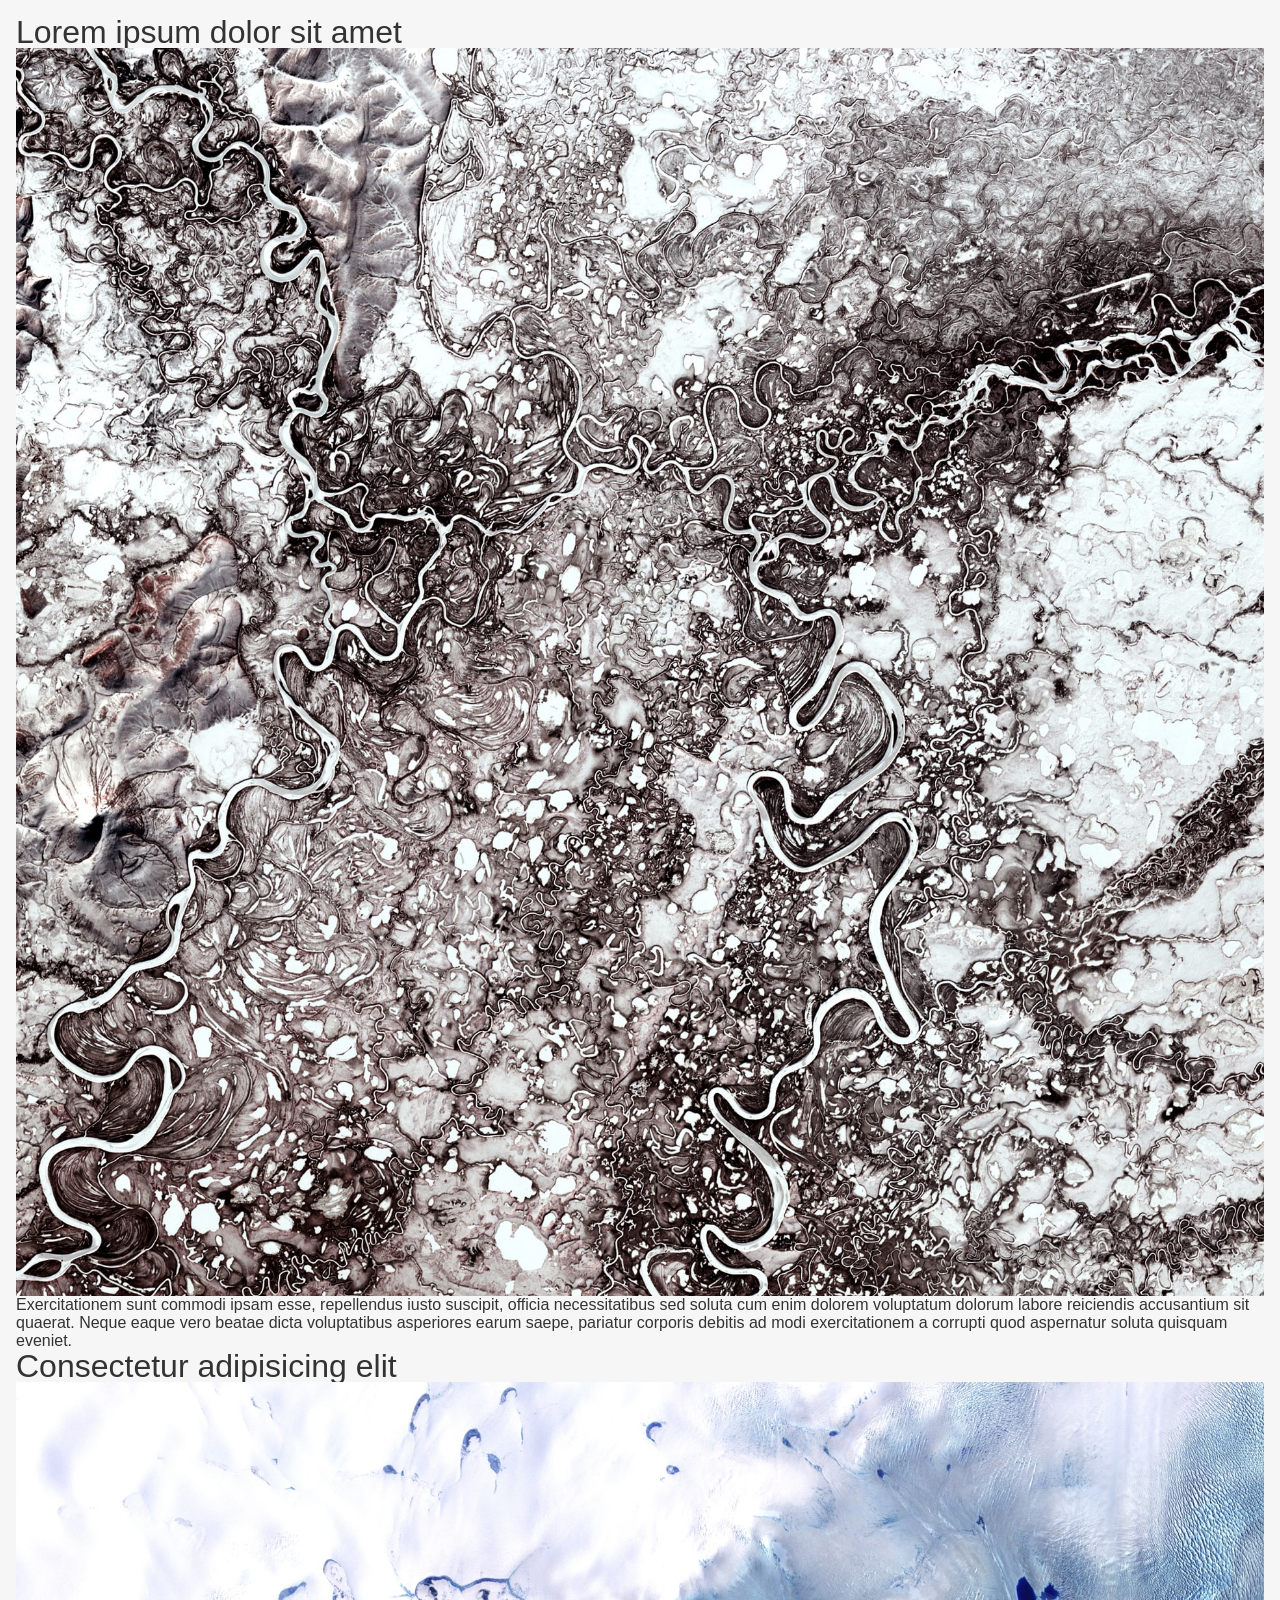
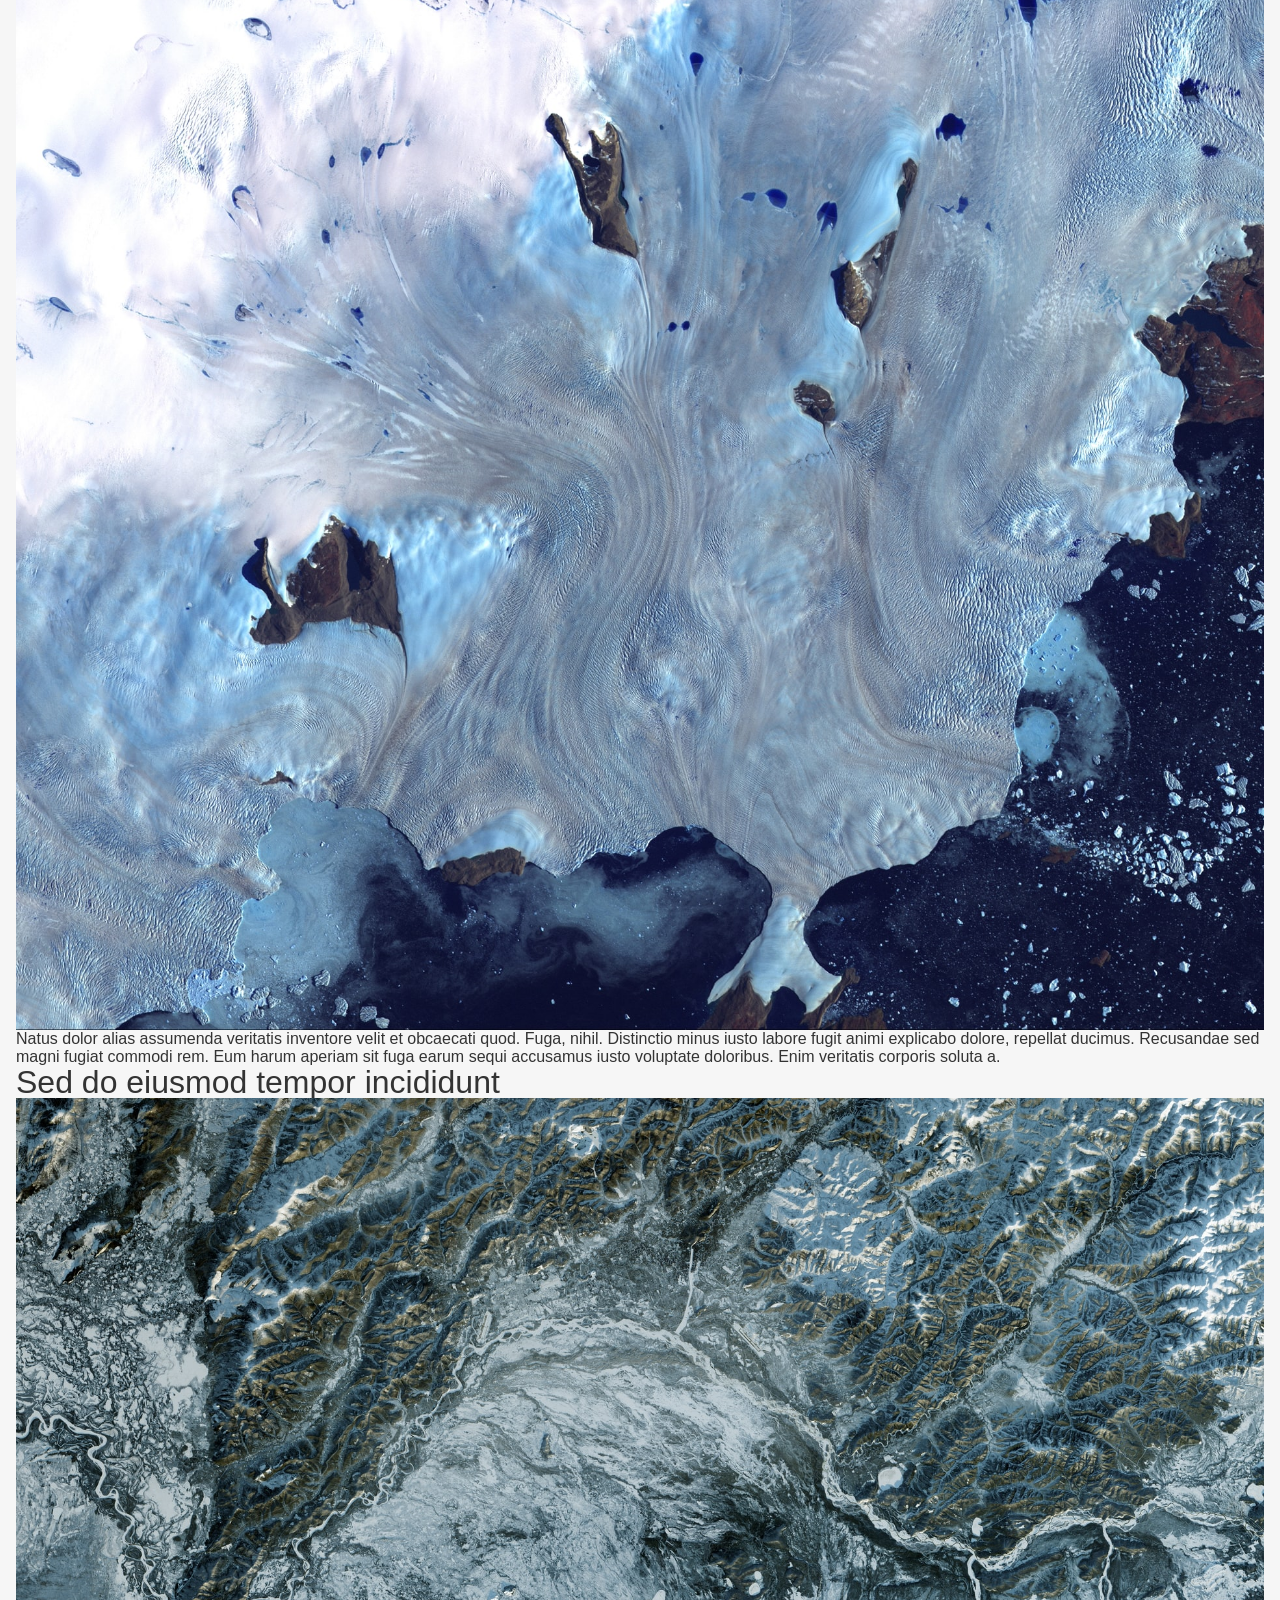
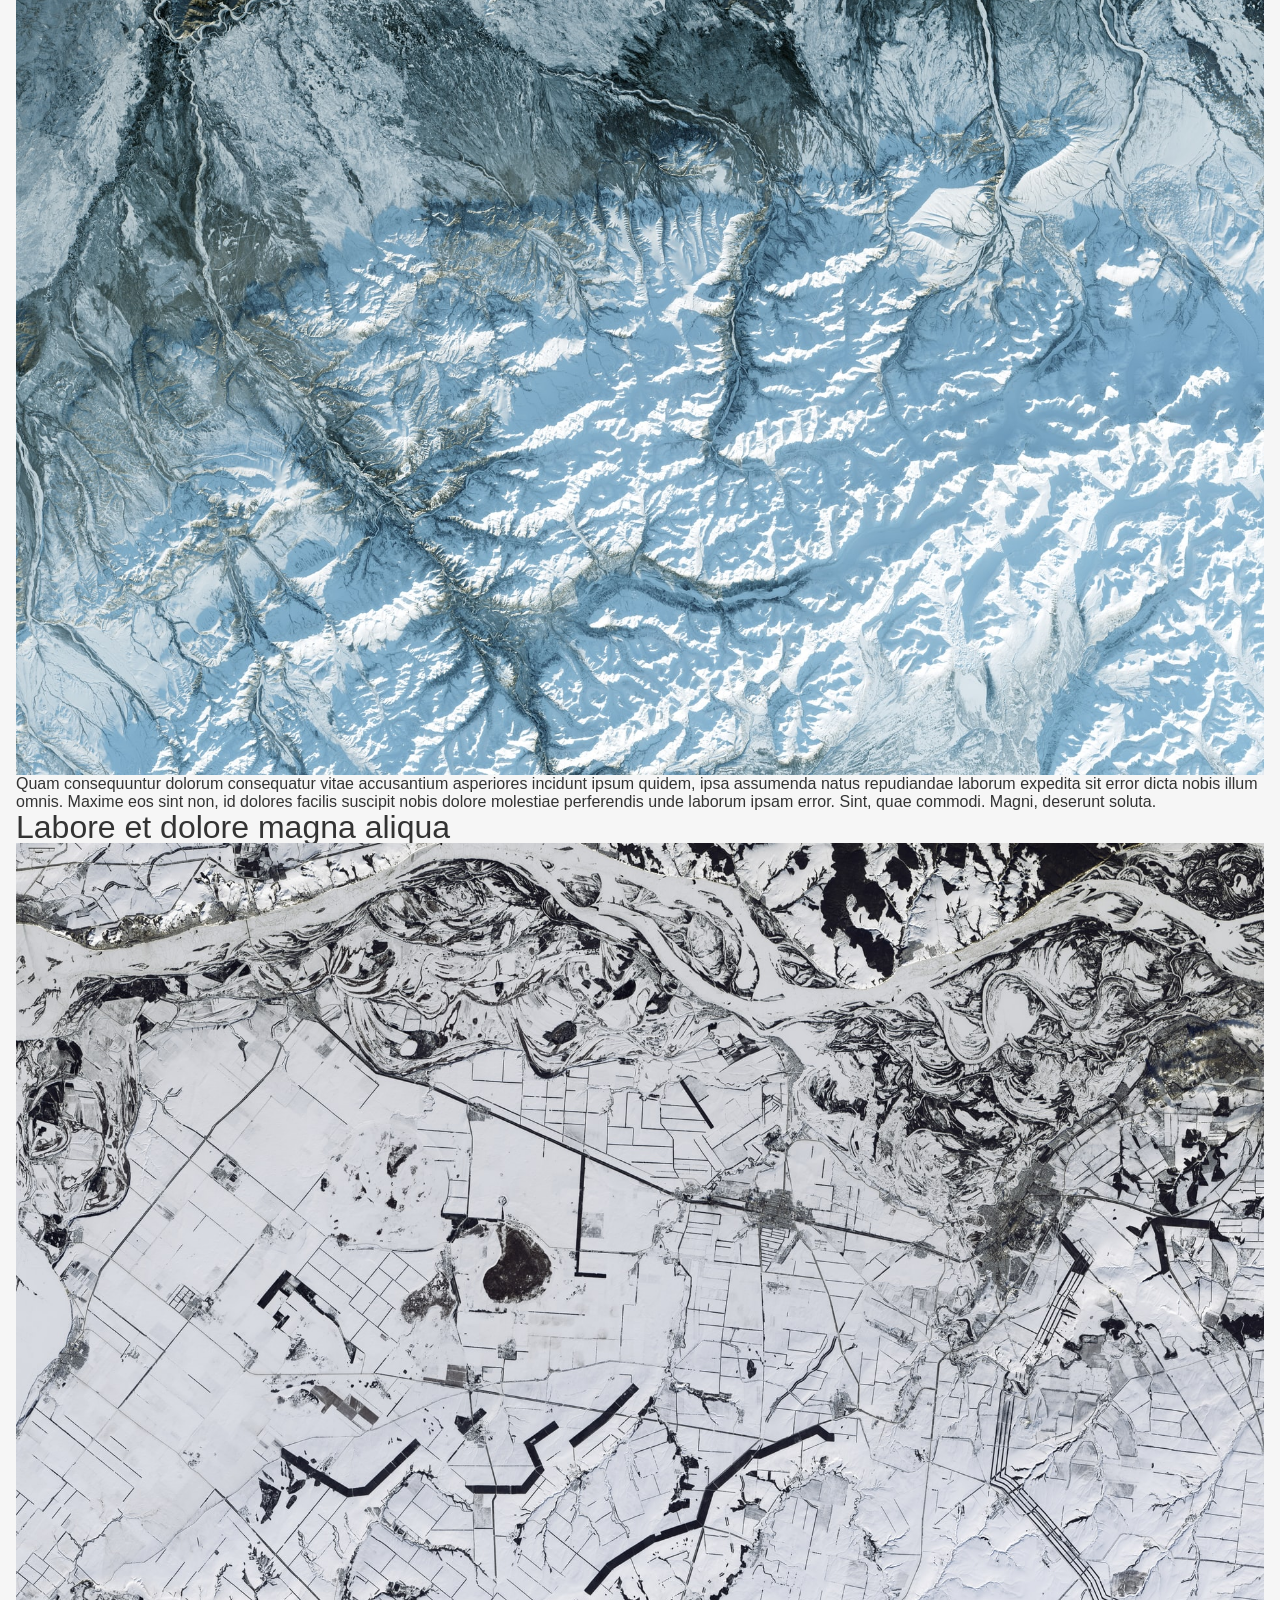
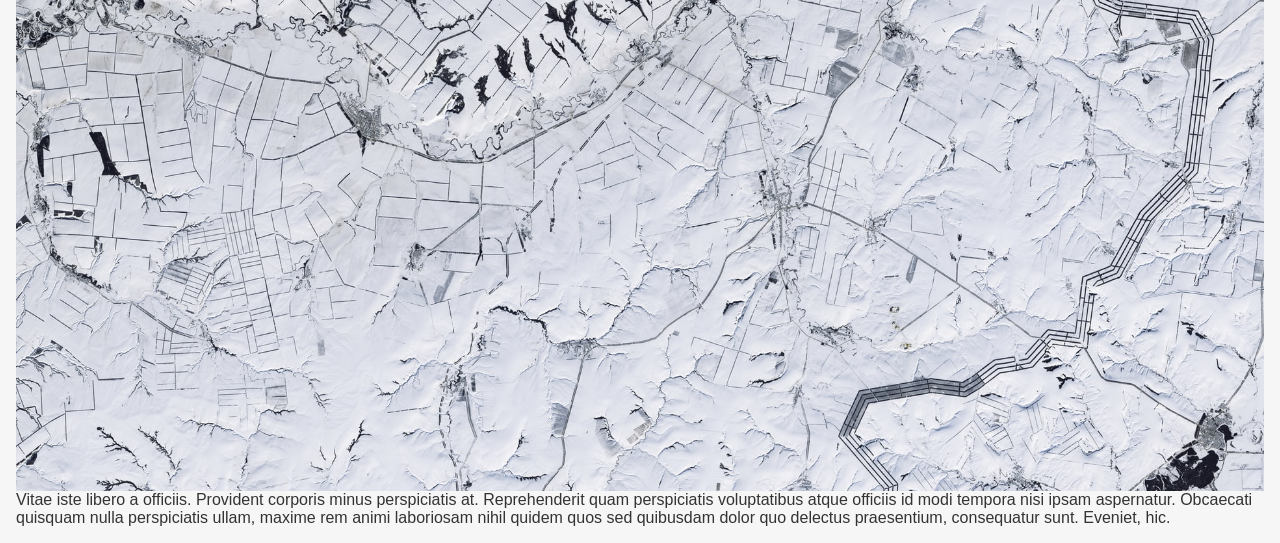
==== _template.html @ ab5f7cd9 "plein de bordel!" ====
<!DOCTYPE html>
<html lang="en" dir="ltr">
	<head>
		<meta charset="utf-8">
		<meta name="viewport" content="width=device-width, initial-scale=1.0">
		<title>template / example</title>

		<link rel="stylesheet" href="rsrc/style.css"> <!-- design, thème général -->
		<style media="screen">

			/* Fonction essentielle */

			

				/* moteur essentielle de mise en page de cette variation */
				
				/*
					description du fonctionnement CSS et HTML de cette mise en page.
					options ou paramètres supplémentaires.
					références vers la documentation.
				*/


			/*	-	-	-	-	-	-	-	-	-	-	-	-	-	-		-	-	-	-*/


			/* Style visuel et autres détails */

			

				/* habillage visuel et autres détails accessoires pour cette variation */

		</style>

	</head>
	<body>


			<h3>Lorem ipsum dolor sit amet</h3>
			<img src="rsrc/img1.jpg">
			<p>Exercitationem sunt commodi ipsam esse, repellendus iusto suscipit, officia necessitatibus sed soluta cum enim dolorem voluptatum dolorum labore reiciendis accusantium sit quaerat. Neque eaque vero beatae dicta voluptatibus asperiores earum saepe, pariatur corporis debitis ad modi exercitationem a corrupti quod aspernatur soluta quisquam eveniet.</p>


			<h3>Consectetur adipisicing elit</h3>
			<img src="rsrc/img2.jpg">
			<p>Natus dolor alias assumenda veritatis inventore velit et obcaecati quod. Fuga, nihil. Distinctio minus iusto labore fugit animi explicabo dolore, repellat ducimus. Recusandae sed magni fugiat commodi rem. Eum harum aperiam sit fuga earum sequi accusamus iusto voluptate doloribus. Enim veritatis corporis soluta a.</p>


			<h3>Sed do eiusmod tempor incididunt</h3>
			<img src="rsrc/img3.jpg">
			<p>Quam consequuntur dolorum consequatur vitae accusantium asperiores incidunt ipsum quidem, ipsa assumenda natus repudiandae laborum expedita sit error dicta nobis illum omnis. Maxime eos sint non, id dolores facilis suscipit nobis dolore molestiae perferendis unde laborum ipsam error. Sint, quae commodi. Magni, deserunt soluta.</p>


			<h3>Labore et dolore magna aliqua</h3>
			<img src="rsrc/img4.jpg">
			<p>Vitae iste libero a officiis. Provident corporis minus perspiciatis at. Reprehenderit quam perspiciatis voluptatibus atque officiis id modi tempora nisi ipsam aspernatur. Obcaecati quisquam nulla perspiciatis ullam, maxime rem animi laboriosam nihil quidem quos sed quibusdam dolor quo delectus praesentium, consequatur sunt. Eveniet, hic.</p>


	</body>
</html>
---- rsrc/style.css ----
/*	-	-	-	-	-	-	-	-	-	-	*/
/* Style visuel global pour le projet */


/* Import */
@import url('https://rsms.me/inter/inter.css');




/* Reset */
* { box-sizing: border-box; margin:0; }
img { max-width: 100%; display: block; object-fit: cover; }




/* Typo */

body { font-family: InterVariable, sans-serif; }

h3{
	font-size: 2rem;
	line-height: 100%;
	font-weight: 200;
}




/* Couleur */

html {
	color: #333;
	background-color: #F6F6F6;
}




/* Géometrie & Mise en page */

body{
	padding: 1rem;
}
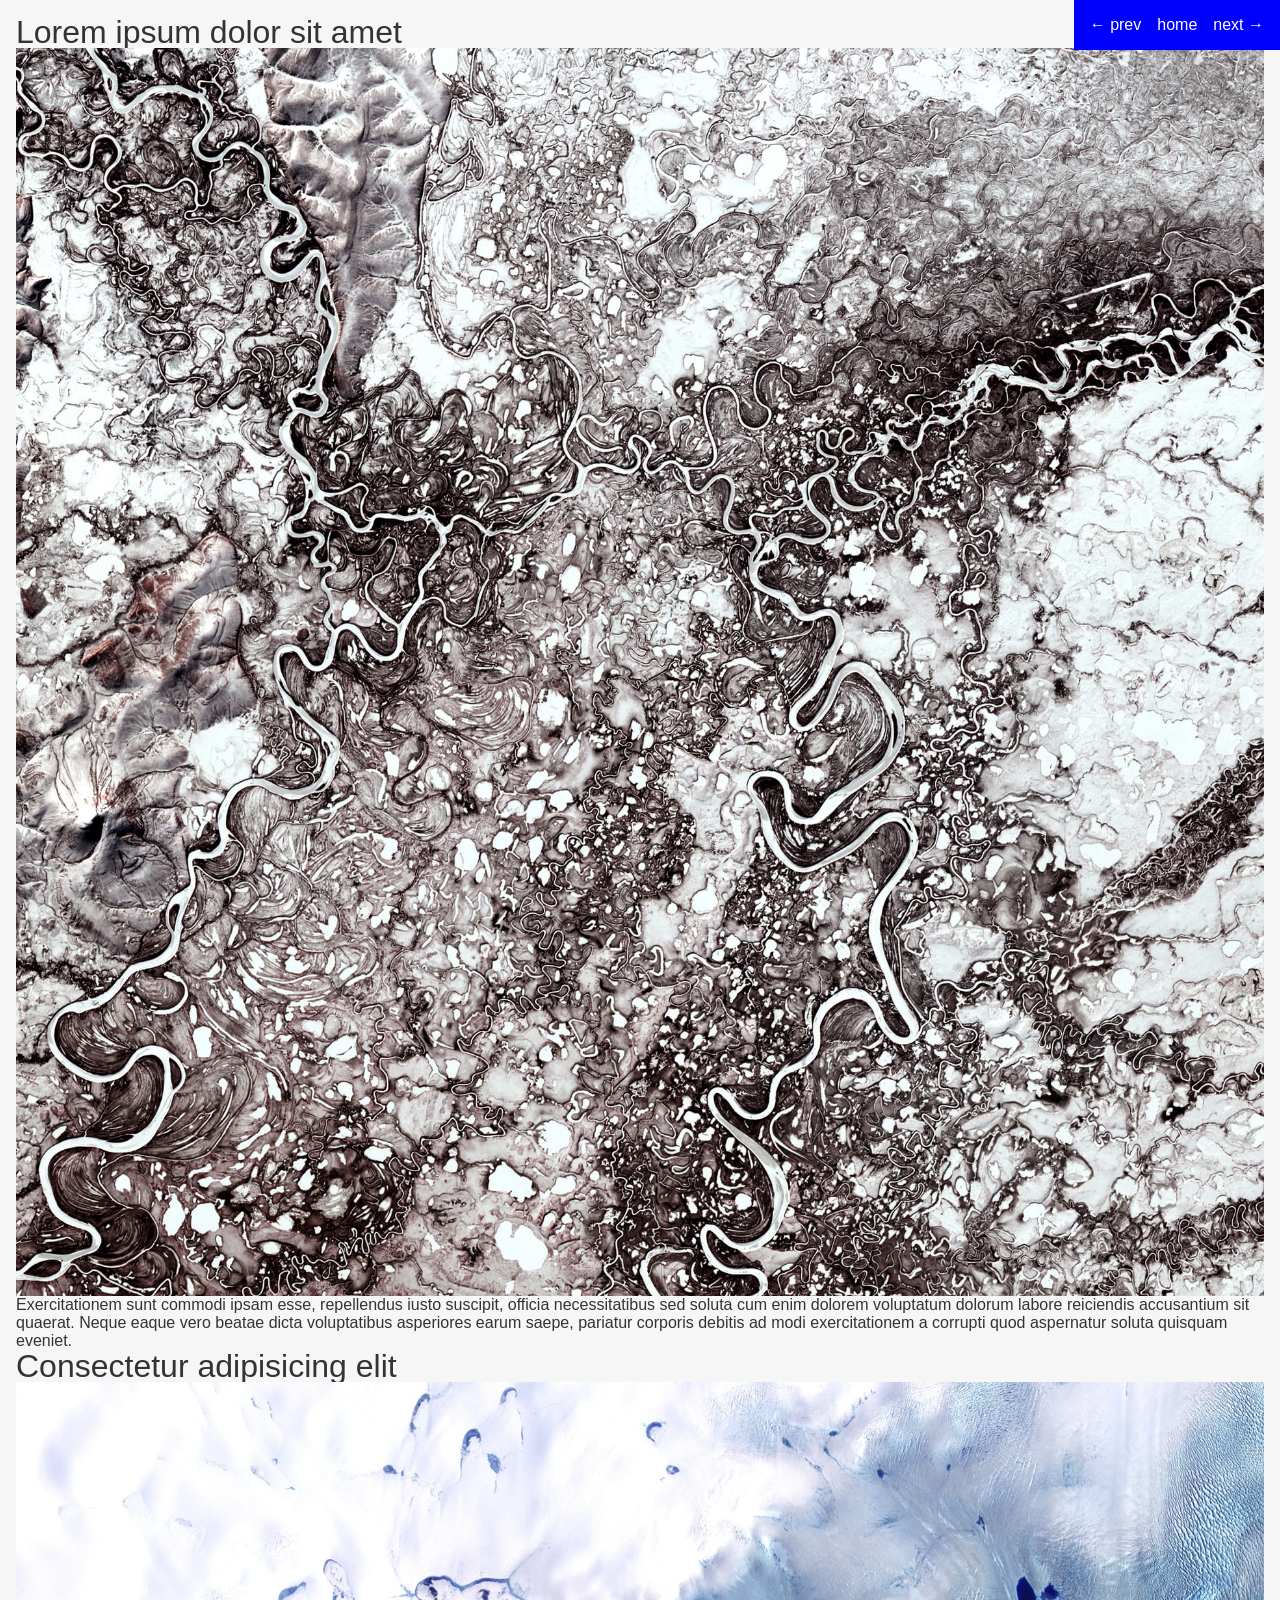
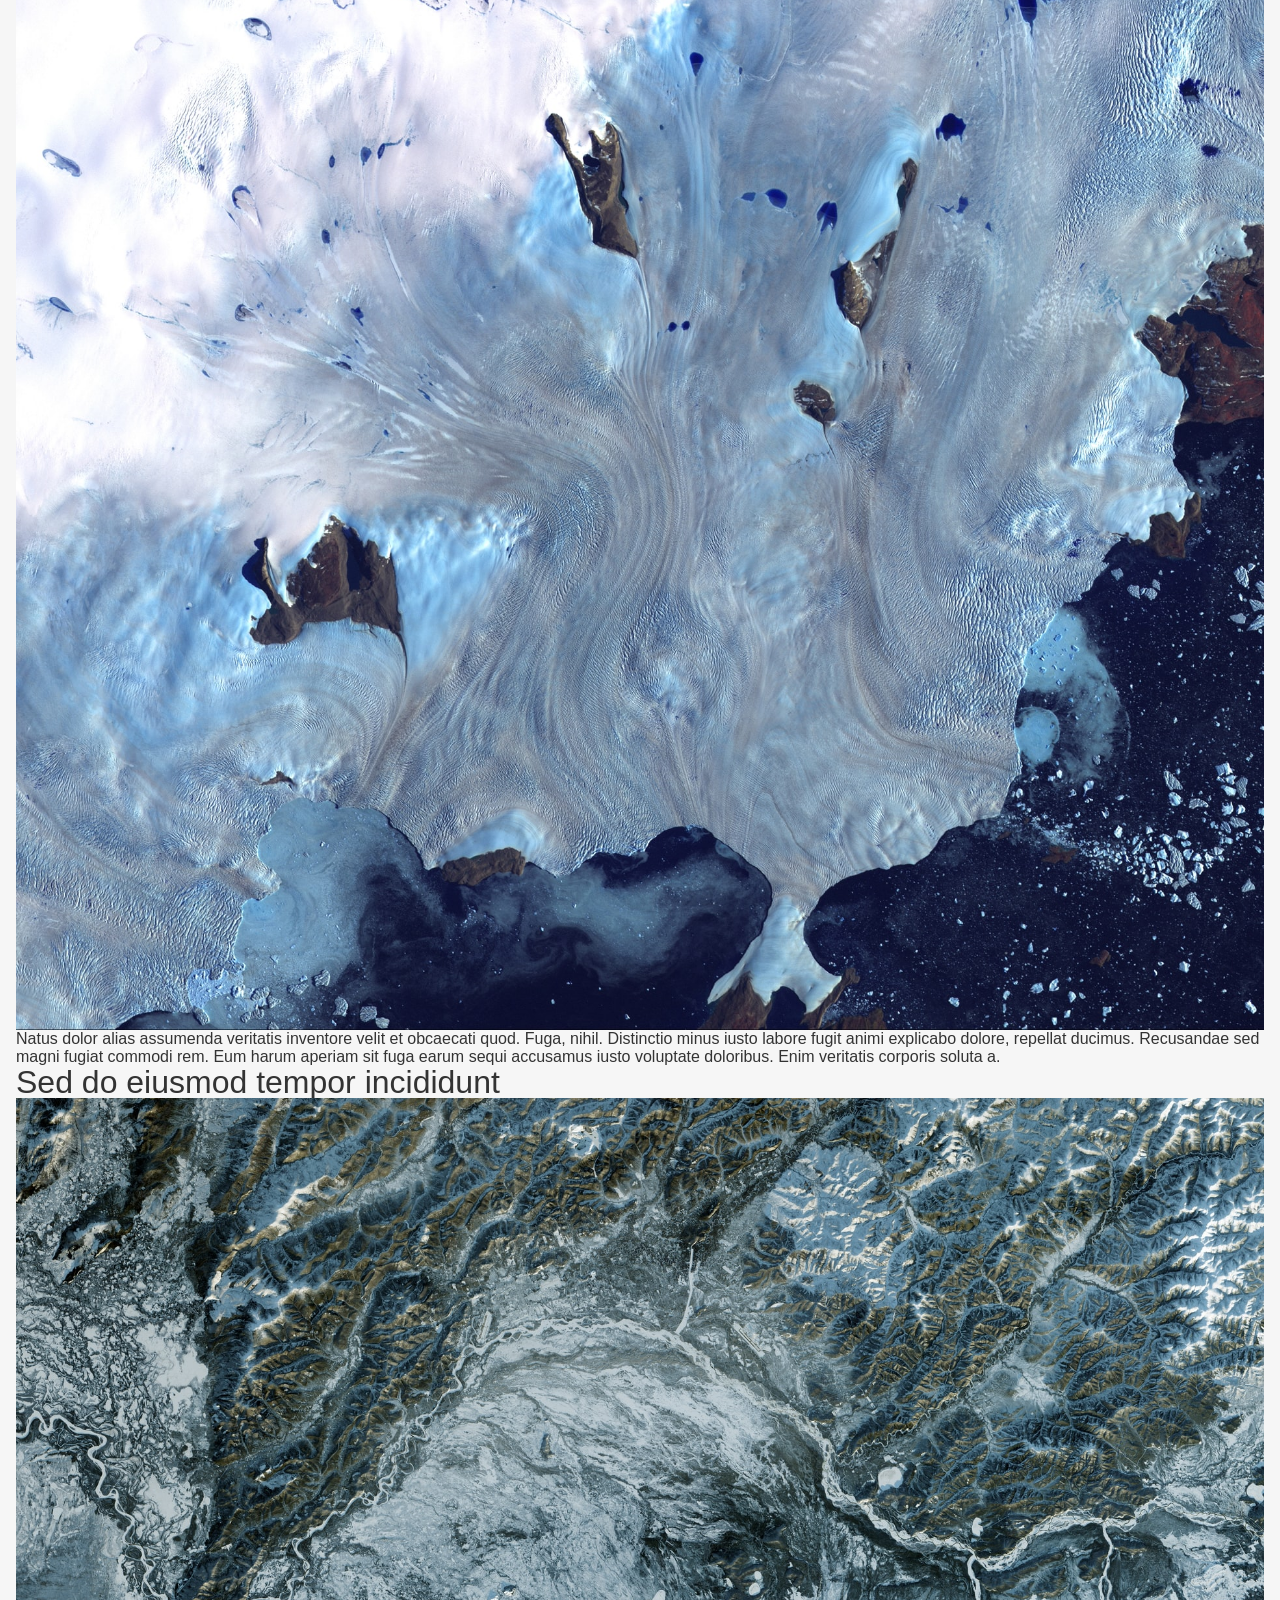
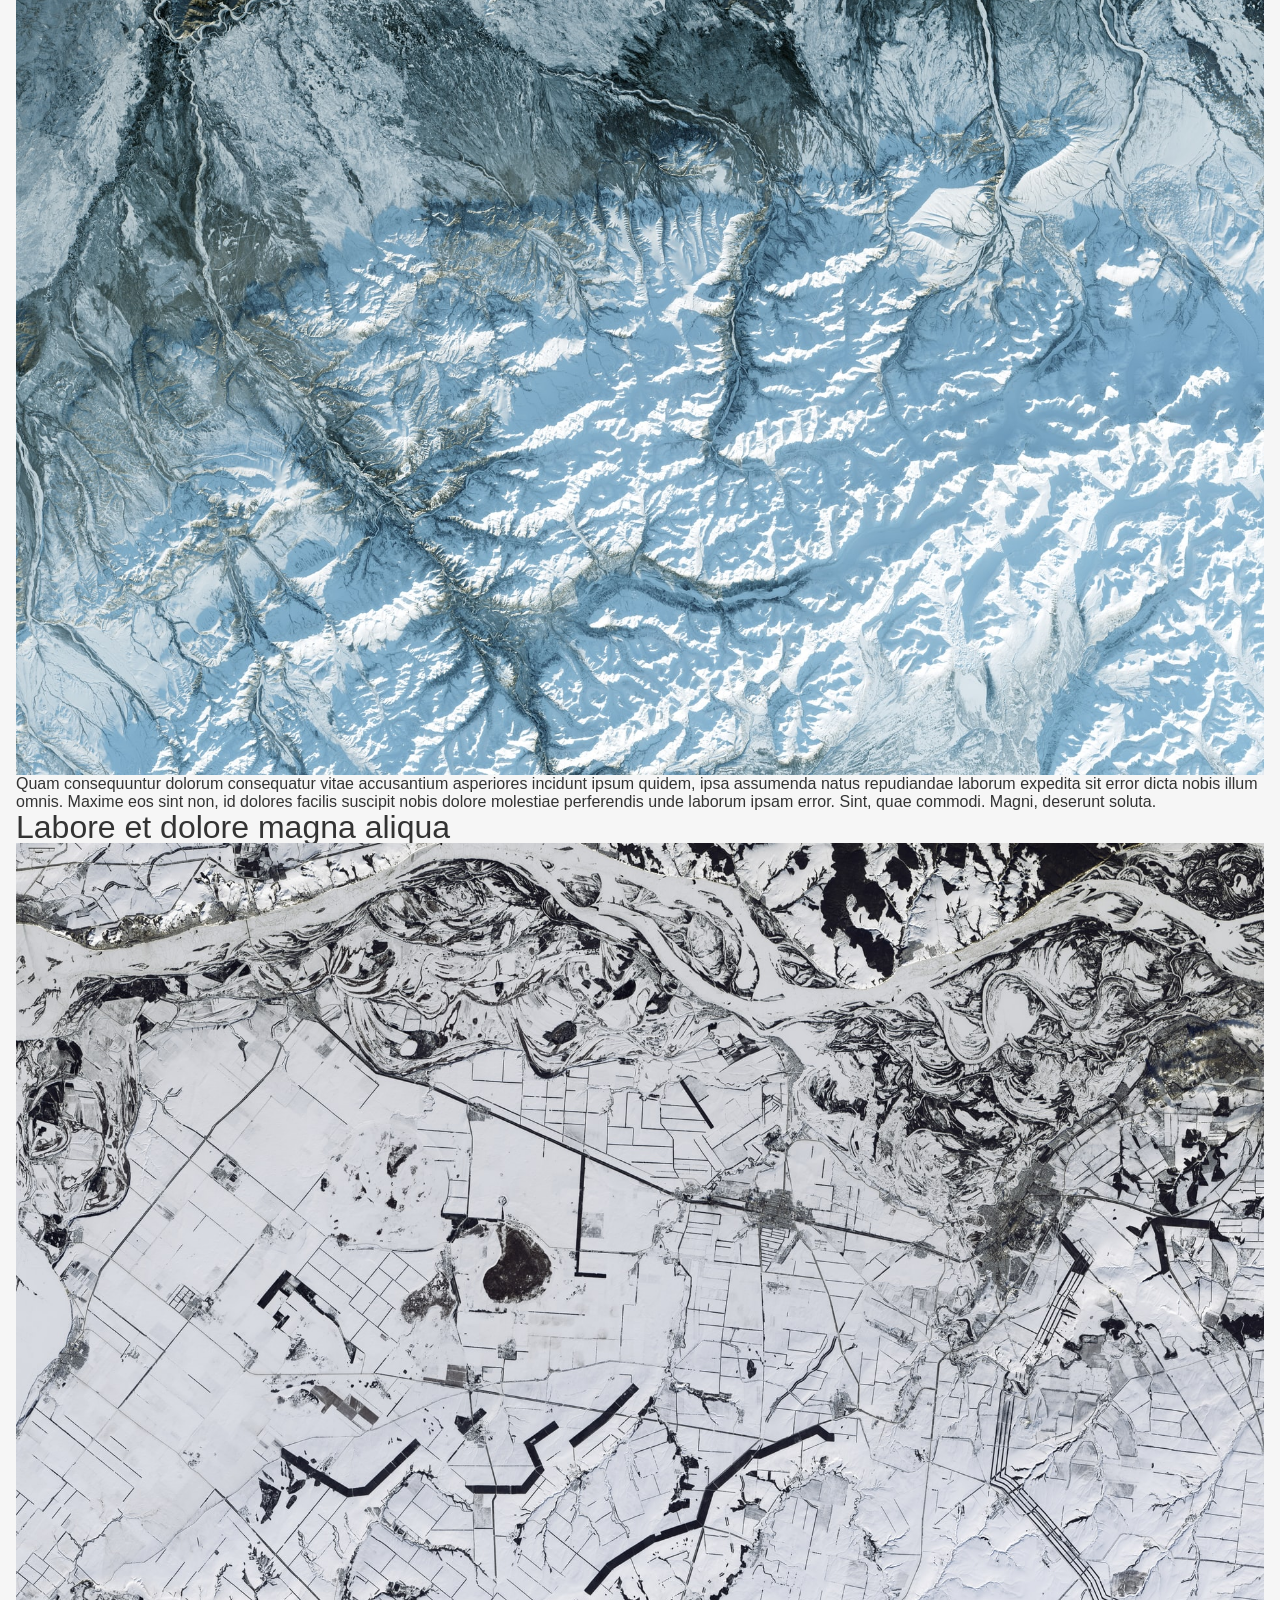
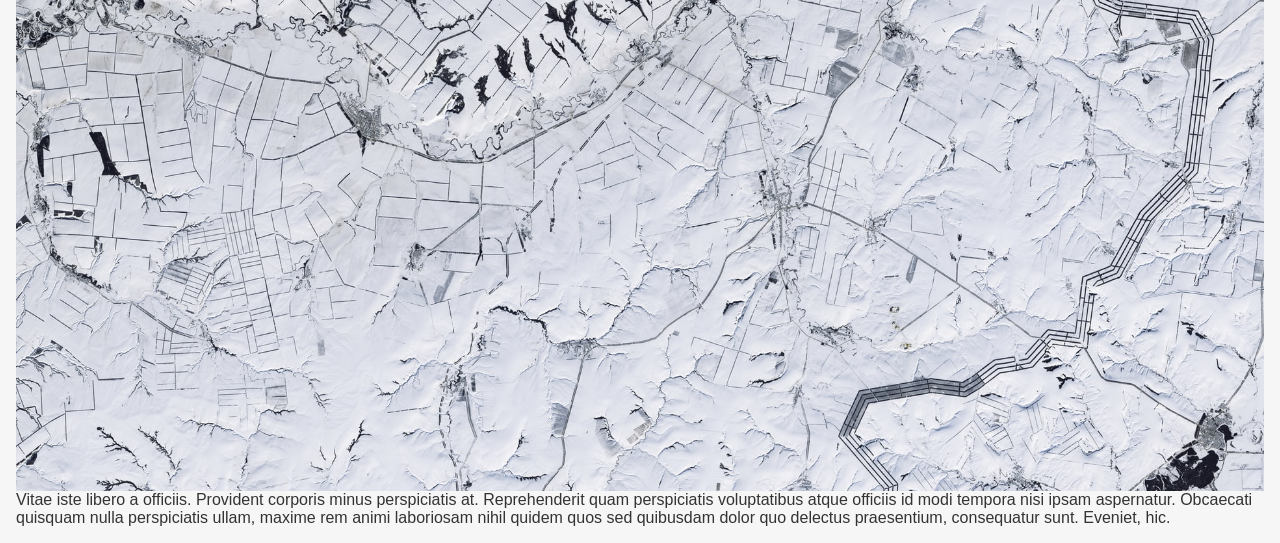
==== commit 5c7beb93: "nav" ====
--- a/_template.html
+++ b/_template.html
@@ -56,5 +56,10 @@
 			<p>Vitae iste libero a officiis. Provident corporis minus perspiciatis at. Reprehenderit quam perspiciatis voluptatibus atque officiis id modi tempora nisi ipsam aspernatur. Obcaecati quisquam nulla perspiciatis ullam, maxime rem animi laboriosam nihil quidem quos sed quibusdam dolor quo delectus praesentium, consequatur sunt. Eveniet, hic.</p>
 
 
+			<nav id="siteNav">
+				<a href="layout-">prev</a>
+				<a href="index.html">home</a>
+				<a href="layout-">next</a>
+			</nav>
 	</body>
 </html>
--- a/rsrc/style.css
+++ b/rsrc/style.css
@@ -42,4 +42,35 @@
 
 body{
 	padding: 1rem;
+}
+
+
+
+/* Navigation */
+#siteNav{
+	position: fixed;
+	top:0;
+	right:0;
+	background: blue;
+	color: #FFF;
+	padding: 1rem;
+	display: flex;
+	gap: 1rem;
+}
+#siteNav a {
+	color: inherit;
+	text-decoration: none;
+}
+
+#siteNav a:first-child:before {
+	content: "← ";
+}
+
+#siteNav a:last-child:after{
+	content: " →";
+}
+
+#siteNav a:hover{
+	text-decoration: underline;
+	text-shadow: 0 0 0.5em #FFF;
 }
